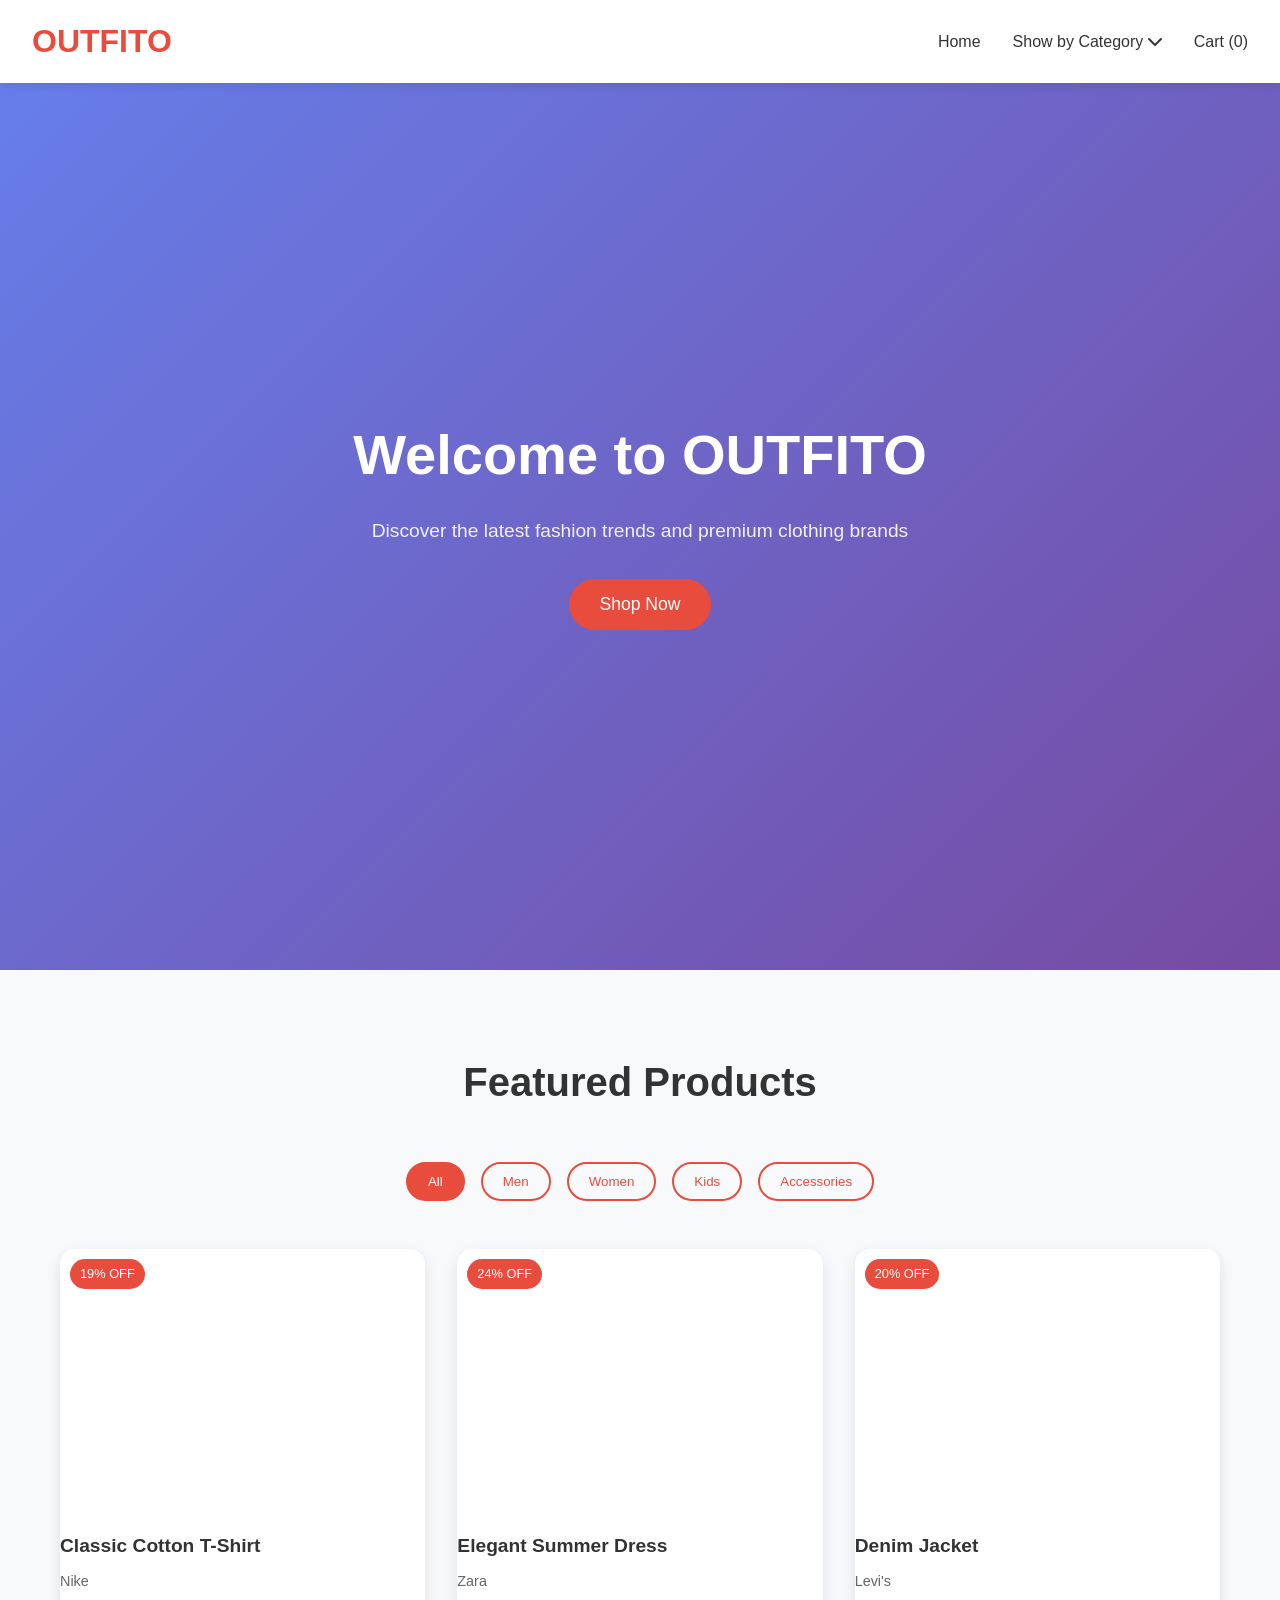
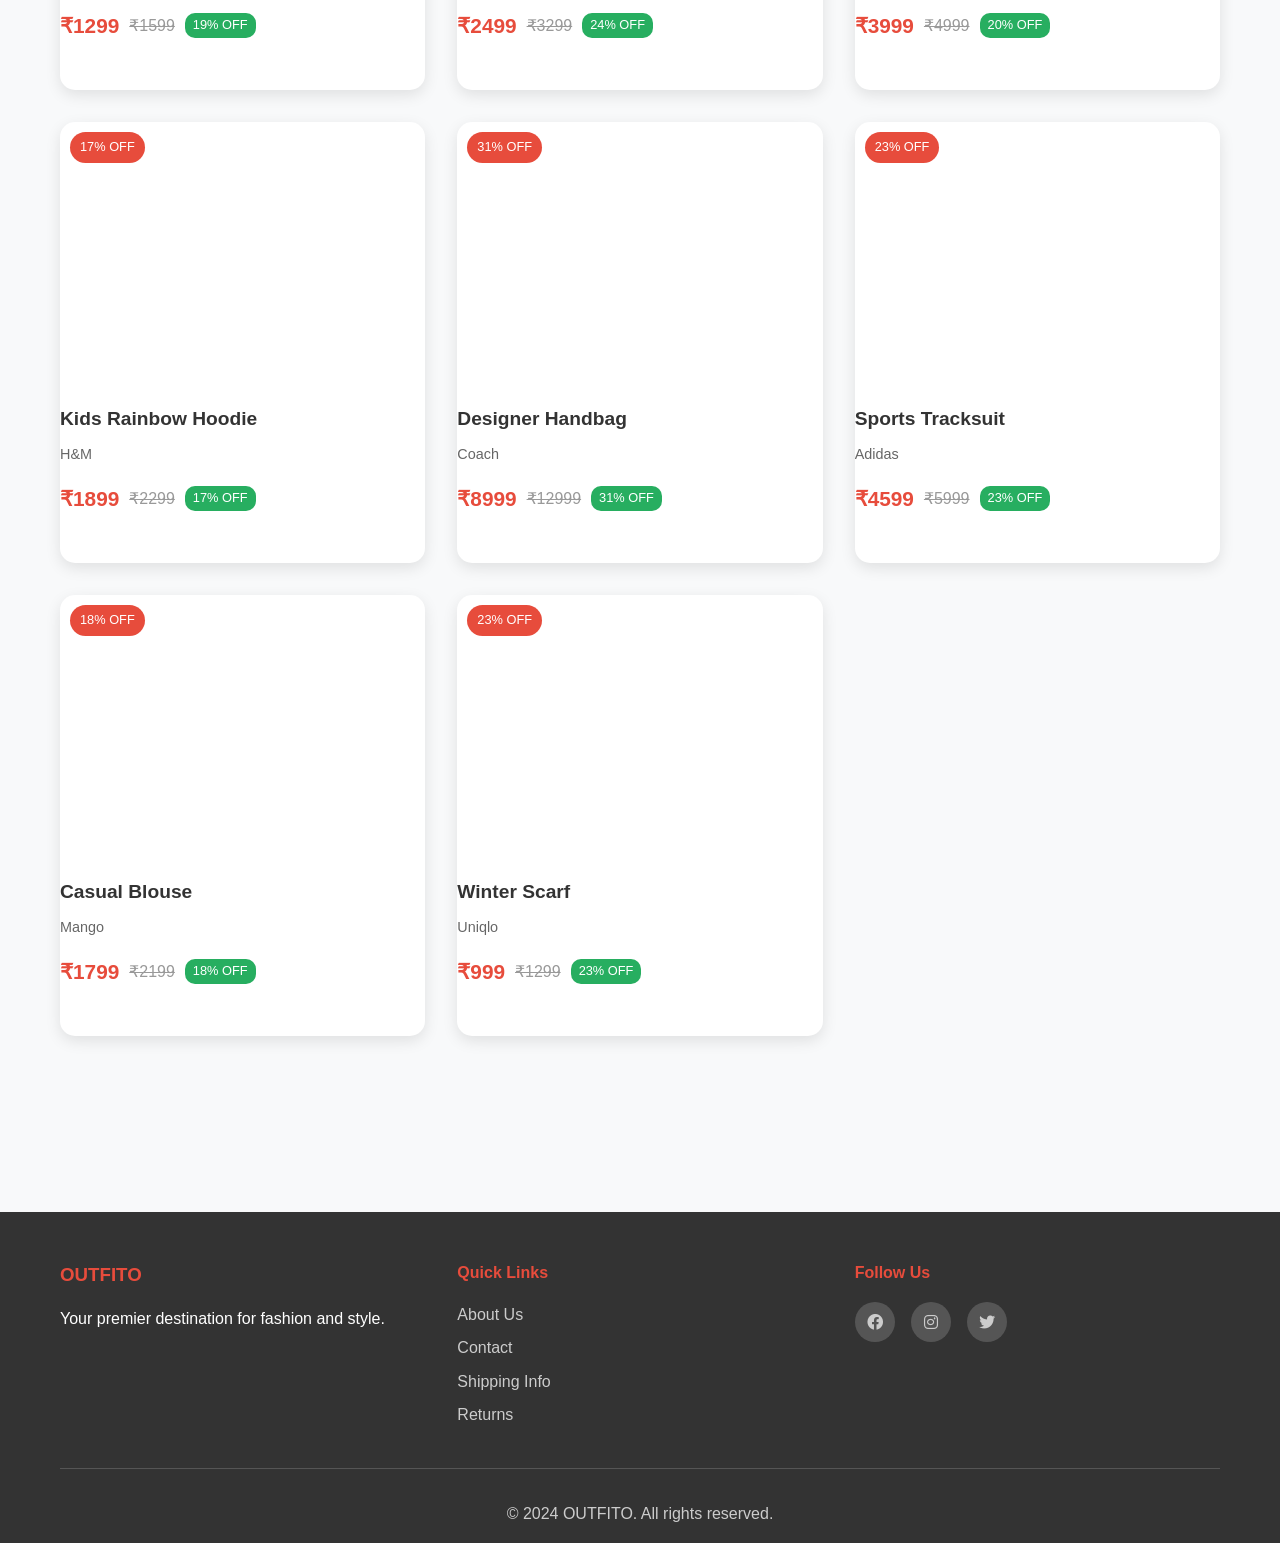
==== index.html @ f3b20d20 "Create complete e-commerce clothing website with product catalog and checkout Co-authored-by: maimun" ====
<!DOCTYPE html>
<html lang="en">
<head>
    <meta charset="UTF-8">
    <meta name="viewport" content="width=device-width, initial-scale=1.0">
    <title>OUTFITO - Premium Clothing Store</title>
    <link rel="stylesheet" href="styles.css">
    <link href="https://cdnjs.cloudflare.com/ajax/libs/font-awesome/6.0.0/css/all.min.css" rel="stylesheet">
</head>
<body>
    <header>
        <nav class="navbar">
            <div class="nav-container">
                <div class="logo">
                    <h1>OUTFITO</h1>
                </div>
                <ul class="nav-menu">
                    <li><a href="index.html">Home</a></li>
                    <li class="dropdown">
                        <a href="#" class="dropdown-toggle">Show by Category <i class="fas fa-chevron-down"></i></a>
                        <ul class="dropdown-menu">
                            <li><a href="#" onclick="filterCategory('men')">Men's Wear</a></li>
                            <li><a href="#" onclick="filterCategory('women')">Women's Wear</a></li>
                            <li><a href="#" onclick="filterCategory('kids')">Kids Wear</a></li>
                            <li><a href="#" onclick="filterCategory('accessories')">Accessories</a></li>
                            <li><a href="#" onclick="filterCategory('all')">All Products</a></li>
                        </ul>
                    </li>
                    <li><a href="#" onclick="openCart()">Cart (<span id="cart-count">0</span>)</a></li>
                </ul>
                <div class="hamburger">
                    <span></span>
                    <span></span>
                    <span></span>
                </div>
            </div>
        </nav>
    </header>

    <main>
        <section class="hero">
            <div class="hero-content">
                <h2>Welcome to OUTFITO</h2>
                <p>Discover the latest fashion trends and premium clothing brands</p>
                <button class="cta-button" onclick="scrollToProducts()">Shop Now</button>
            </div>
        </section>

        <section class="products-section" id="products">
            <div class="container">
                <h2>Featured Products</h2>
                <div class="filter-buttons">
                    <button class="filter-btn active" onclick="filterCategory('all')">All</button>
                    <button class="filter-btn" onclick="filterCategory('men')">Men</button>
                    <button class="filter-btn" onclick="filterCategory('women')">Women</button>
                    <button class="filter-btn" onclick="filterCategory('kids')">Kids</button>
                    <button class="filter-btn" onclick="filterCategory('accessories')">Accessories</button>
                </div>
                <div class="products-grid" id="products-grid">
                    <!-- Products will be dynamically loaded here -->
                </div>
            </div>
        </section>
    </main>

    <!-- Cart Modal -->
    <div id="cart-modal" class="modal">
        <div class="modal-content">
            <div class="modal-header">
                <h2>Shopping Cart</h2>
                <span class="close" onclick="closeCart()">&times;</span>
            </div>
            <div class="modal-body">
                <div id="cart-items"></div>
                <div class="cart-total">
                    <h3>Total: ₹<span id="cart-total">0</span></h3>
                </div>
                <div class="cart-actions">
                    <button class="btn btn-secondary" onclick="closeCart()">Continue Shopping</button>
                    <button class="btn btn-primary" onclick="proceedToCheckout()" id="checkout-btn">Proceed to Checkout</button>
                </div>
            </div>
        </div>
    </div>

    <footer>
        <div class="container">
            <div class="footer-content">
                <div class="footer-section">
                    <h3>OUTFITO</h3>
                    <p>Your premier destination for fashion and style.</p>
                </div>
                <div class="footer-section">
                    <h4>Quick Links</h4>
                    <ul>
                        <li><a href="#">About Us</a></li>
                        <li><a href="#">Contact</a></li>
                        <li><a href="#">Shipping Info</a></li>
                        <li><a href="#">Returns</a></li>
                    </ul>
                </div>
                <div class="footer-section">
                    <h4>Follow Us</h4>
                    <div class="social-links">
                        <a href="#"><i class="fab fa-facebook"></i></a>
                        <a href="#"><i class="fab fa-instagram"></i></a>
                        <a href="#"><i class="fab fa-twitter"></i></a>
                    </div>
                </div>
            </div>
            <div class="footer-bottom">
                <p>&copy; 2024 OUTFITO. All rights reserved.</p>
            </div>
        </div>
    </footer>

    <script src="script.js"></script>
</body>
</html>
---- styles.css ----
/* Reset and Base Styles */
* {
    margin: 0;
    padding: 0;
    box-sizing: border-box;
}

body {
    font-family: 'Arial', sans-serif;
    line-height: 1.6;
    color: #333;
    background-color: #f8f9fa;
}

.container {
    max-width: 1200px;
    margin: 0 auto;
    padding: 0 20px;
}

/* Header and Navigation */
.navbar {
    background: #fff;
    box-shadow: 0 2px 10px rgba(0,0,0,0.1);
    position: fixed;
    top: 0;
    width: 100%;
    z-index: 1000;
}

.nav-container {
    display: flex;
    justify-content: space-between;
    align-items: center;
    padding: 1rem 2rem;
}

.logo h1 {
    color: #e74c3c;
    font-size: 2rem;
    font-weight: bold;
}

.nav-menu {
    display: flex;
    list-style: none;
    align-items: center;
    gap: 2rem;
}

.nav-menu a {
    text-decoration: none;
    color: #333;
    font-weight: 500;
    transition: color 0.3s;
}

.nav-menu a:hover {
    color: #e74c3c;
}

.dropdown {
    position: relative;
}

.dropdown-menu {
    position: absolute;
    top: 100%;
    left: 0;
    background: #fff;
    min-width: 200px;
    box-shadow: 0 5px 15px rgba(0,0,0,0.1);
    border-radius: 5px;
    opacity: 0;
    visibility: hidden;
    transform: translateY(-10px);
    transition: all 0.3s;
    list-style: none;
    padding: 0;
}

.dropdown:hover .dropdown-menu {
    opacity: 1;
    visibility: visible;
    transform: translateY(0);
}

.dropdown-menu li {
    padding: 0;
}

.dropdown-menu a {
    display: block;
    padding: 12px 20px;
    border-bottom: 1px solid #eee;
}

.dropdown-menu a:hover {
    background: #f8f9fa;
}

.hamburger {
    display: none;
    flex-direction: column;
    cursor: pointer;
}

.hamburger span {
    width: 25px;
    height: 3px;
    background: #333;
    margin: 3px 0;
    transition: 0.3s;
}

/* Hero Section */
.hero {
    background: linear-gradient(135deg, #667eea 0%, #764ba2 100%);
    height: 100vh;
    display: flex;
    align-items: center;
    justify-content: center;
    text-align: center;
    color: white;
    margin-top: 70px;
}

.hero-content h2 {
    font-size: 3.5rem;
    margin-bottom: 1rem;
    font-weight: bold;
}

.hero-content p {
    font-size: 1.2rem;
    margin-bottom: 2rem;
    opacity: 0.9;
}

.cta-button {
    background: #e74c3c;
    color: white;
    padding: 15px 30px;
    border: none;
    border-radius: 50px;
    font-size: 1.1rem;
    cursor: pointer;
    transition: all 0.3s;
}

.cta-button:hover {
    background: #c0392b;
    transform: translateY(-2px);
}

/* Products Section */
.products-section {
    padding: 80px 0;
}

.products-section h2 {
    text-align: center;
    font-size: 2.5rem;
    margin-bottom: 3rem;
    color: #333;
}

.filter-buttons {
    display: flex;
    justify-content: center;
    gap: 1rem;
    margin-bottom: 3rem;
    flex-wrap: wrap;
}

.filter-btn {
    padding: 10px 20px;
    border: 2px solid #e74c3c;
    background: transparent;
    color: #e74c3c;
    border-radius: 25px;
    cursor: pointer;
    transition: all 0.3s;
}

.filter-btn.active,
.filter-btn:hover {
    background: #e74c3c;
    color: white;
}

.products-grid {
    display: grid;
    grid-template-columns: repeat(auto-fit, minmax(280px, 1fr));
    gap: 2rem;
    margin-bottom: 2rem;
}

.product-card {
    background: white;
    border-radius: 15px;
    overflow: hidden;
    box-shadow: 0 5px 15px rgba(0,0,0,0.1);
    transition: transform 0.3s, box-shadow 0.3s;
    cursor: pointer;
}

.product-card:hover {
    transform: translateY(-5px);
    box-shadow: 0 15px 30px rgba(0,0,0,0.15);
}

.product-image {
    width: 100%;
    height: 250px;
    background-size: cover;
    background-position: center;
    position: relative;
}

.product-badge {
    position: absolute;
    top: 10px;
    left: 10px;
    background: #e74c3c;
    color: white;
    padding: 5px 10px;
    border-radius: 20px;
    font-size: 0.8rem;
}

.product-info {
    padding: 1.5rem;
}

.product-info h3 {
    font-size: 1.2rem;
    margin-bottom: 0.5rem;
    color: #333;
}

.product-brand {
    color: #666;
    font-size: 0.9rem;
    margin-bottom: 1rem;
}

.product-price {
    display: flex;
    align-items: center;
    gap: 10px;
    margin-bottom: 1rem;
}

.current-price {
    font-size: 1.3rem;
    font-weight: bold;
    color: #e74c3c;
}

.original-price {
    text-decoration: line-through;
    color: #999;
}

.discount {
    background: #27ae60;
    color: white;
    padding: 2px 8px;
    border-radius: 10px;
    font-size: 0.8rem;
}

/* Product Detail Page */
.breadcrumb {
    margin: 100px 0 30px 0;
    font-size: 0.9rem;
}

.breadcrumb a {
    color: #e74c3c;
    text-decoration: none;
}

.product-detail {
    display: grid;
    grid-template-columns: 1fr 1fr;
    gap: 3rem;
    margin-bottom: 3rem;
}

.product-images {
    display: flex;
    flex-direction: column;
    gap: 1rem;
}

.main-image {
    border-radius: 15px;
    overflow: hidden;
    box-shadow: 0 10px 30px rgba(0,0,0,0.1);
}

.main-image img {
    width: 100%;
    height: 500px;
    object-fit: cover;
}

.thumbnail-images {
    display: flex;
    gap: 10px;
}

.thumbnail {
    width: 80px;
    height: 80px;
    border-radius: 10px;
    overflow: hidden;
    cursor: pointer;
    border: 2px solid transparent;
    transition: all 0.3s;
}

.thumbnail.active {
    border-color: #e74c3c;
}

.thumbnail img {
    width: 100%;
    height: 100%;
    object-fit: cover;
}

.product-info {
    padding: 2rem 0;
}

.product-info h1 {
    font-size: 2.5rem;
    margin-bottom: 1rem;
    color: #333;
}

.brand {
    font-size: 1.1rem;
    color: #666;
    margin-bottom: 2rem;
}

.price {
    margin-bottom: 2rem;
}

.price .current-price {
    font-size: 2rem;
    color: #e74c3c;
    font-weight: bold;
}

.price .original-price {
    font-size: 1.5rem;
    color: #999;
    text-decoration: line-through;
    margin-left: 1rem;
}

.price .discount {
    background: #27ae60;
    color: white;
    padding: 5px 15px;
    border-radius: 20px;
    margin-left: 1rem;
}

.product-description {
    margin-bottom: 2rem;
    padding-bottom: 2rem;
    border-bottom: 1px solid #eee;
}

.product-description h3 {
    margin-bottom: 1rem;
    color: #333;
}

.product-options {
    margin-bottom: 2rem;
}

.product-options h3 {
    margin-bottom: 1rem;
    color: #333;
}

.color-options {
    display: flex;
    gap: 10px;
    margin-bottom: 2rem;
}

.color-option {
    width: 40px;
    height: 40px;
    border-radius: 50%;
    border: 3px solid transparent;
    cursor: pointer;
    transition: all 0.3s;
}

.color-option.selected {
    border-color: #333;
    transform: scale(1.1);
}

.size-options {
    display: flex;
    gap: 10px;
    margin-bottom: 2rem;
    flex-wrap: wrap;
}

.size-option {
    padding: 10px 15px;
    border: 2px solid #ddd;
    background: white;
    border-radius: 5px;
    cursor: pointer;
    transition: all 0.3s;
    min-width: 50px;
    text-align: center;
}

.size-option.selected {
    border-color: #e74c3c;
    background: #e74c3c;
    color: white;
}

.quantity-controls {
    display: flex;
    align-items: center;
    gap: 10px;
    margin-bottom: 2rem;
}

.quantity-controls button {
    width: 40px;
    height: 40px;
    border: 1px solid #ddd;
    background: white;
    cursor: pointer;
    border-radius: 5px;
    font-size: 1.2rem;
}

.quantity-controls input {
    width: 60px;
    height: 40px;
    text-align: center;
    border: 1px solid #ddd;
    border-radius: 5px;
}

.product-actions {
    display: flex;
    gap: 1rem;
    margin-bottom: 2rem;
}

.btn {
    padding: 15px 30px;
    border: none;
    border-radius: 8px;
    font-size: 1rem;
    cursor: pointer;
    transition: all 0.3s;
    display: inline-flex;
    align-items: center;
    gap: 10px;
    text-decoration: none;
    justify-content: center;
}

.btn-primary {
    background: #e74c3c;
    color: white;
}

.btn-primary:hover {
    background: #c0392b;
    transform: translateY(-2px);
}

.btn-secondary {
    background: transparent;
    color: #e74c3c;
    border: 2px solid #e74c3c;
}

.btn-secondary:hover {
    background: #e74c3c;
    color: white;
}

.product-features {
    display: flex;
    gap: 2rem;
    margin-top: 2rem;
    padding-top: 2rem;
    border-top: 1px solid #eee;
}

.feature {
    display: flex;
    align-items: center;
    gap: 10px;
    color: #666;
}

.feature i {
    color: #27ae60;
    font-size: 1.2rem;
}

/* Modal Styles */
.modal {
    display: none;
    position: fixed;
    z-index: 2000;
    left: 0;
    top: 0;
    width: 100%;
    height: 100%;
    background-color: rgba(0,0,0,0.5);
}

.modal-content {
    background-color: white;
    margin: 5% auto;
    padding: 0;
    border-radius: 15px;
    width: 80%;
    max-width: 600px;
    max-height: 80vh;
    overflow-y: auto;
}

.modal-header {
    display: flex;
    justify-content: space-between;
    align-items: center;
    padding: 2rem;
    border-bottom: 1px solid #eee;
}

.modal-header h2 {
    color: #333;
}

.close {
    color: #aaa;
    float: right;
    font-size: 28px;
    font-weight: bold;
    cursor: pointer;
}

.close:hover {
    color: #e74c3c;
}

.modal-body {
    padding: 2rem;
}

.cart-item {
    display: flex;
    align-items: center;
    gap: 1rem;
    padding: 1rem 0;
    border-bottom: 1px solid #eee;
}

.cart-item img {
    width: 80px;
    height: 80px;
    object-fit: cover;
    border-radius: 8px;
}

.cart-item-info {
    flex: 1;
}

.cart-item-info h4 {
    margin-bottom: 0.5rem;
    color: #333;
}

.cart-item-meta {
    font-size: 0.9rem;
    color: #666;
    margin-bottom: 0.5rem;
}

.cart-item-price {
    font-weight: bold;
    color: #e74c3c;
}

.cart-item-controls {
    display: flex;
    align-items: center;
    gap: 10px;
}

.cart-item-controls button {
    width: 30px;
    height: 30px;
    border: 1px solid #ddd;
    background: white;
    cursor: pointer;
    border-radius: 3px;
}

.cart-item-controls input {
    width: 50px;
    height: 30px;
    text-align: center;
    border: 1px solid #ddd;
    border-radius: 3px;
}

.remove-item {
    color: #e74c3c;
    cursor: pointer;
    font-size: 1.2rem;
}

.cart-total {
    text-align: center;
    margin: 2rem 0;
    padding: 1rem;
    background: #f8f9fa;
    border-radius: 8px;
}

.cart-actions {
    display: flex;
    gap: 1rem;
    justify-content: center;
}

/* Checkout Styles */
.checkout-container {
    margin-top: 100px;
    margin-bottom: 3rem;
}

.checkout-header {
    text-align: center;
    margin-bottom: 3rem;
}

.checkout-header h1 {
    font-size: 2.5rem;
    color: #333;
    margin-bottom: 2rem;
}

.checkout-steps {
    display: flex;
    justify-content: center;
    gap: 2rem;
    margin-bottom: 2rem;
}

.step {
    display: flex;
    align-items: center;
    gap: 10px;
    padding: 10px 20px;
    border-radius: 25px;
    background: #f8f9fa;
    transition: all 0.3s;
}

.step.active {
    background: #e74c3c;
    color: white;
}

.step-number {
    width: 30px;
    height: 30px;
    background: white;
    color: #333;
    border-radius: 50%;
    display: flex;
    align-items: center;
    justify-content: center;
    font-weight: bold;
}

.step.active .step-number {
    background: #333;
    color: white;
}

.checkout-content {
    display: grid;
    grid-template-columns: 2fr 1fr;
    gap: 3rem;
}

.checkout-section {
    background: white;
    padding: 2rem;
    border-radius: 15px;
    box-shadow: 0 5px 15px rgba(0,0,0,0.1);
}

.hidden {
    display: none !important;
}

.form-row {
    display: grid;
    grid-template-columns: repeat(auto-fit, minmax(200px, 1fr));
    gap: 1rem;
}

.form-group {
    margin-bottom: 1.5rem;
}

.form-group label {
    display: block;
    margin-bottom: 0.5rem;
    font-weight: 500;
    color: #333;
}

.form-group input,
.form-group select {
    width: 100%;
    padding: 12px;
    border: 2px solid #ddd;
    border-radius: 8px;
    font-size: 1rem;
    transition: border-color 0.3s;
}

.form-group input:focus,
.form-group select:focus {
    outline: none;
    border-color: #e74c3c;
}

.payment-methods {
    margin-bottom: 2rem;
}

.payment-option {
    margin-bottom: 1rem;
}

.payment-option input[type="radio"] {
    display: none;
}

.payment-label {
    display: flex;
    align-items: center;
    gap: 1rem;
    padding: 1rem;
    border: 2px solid #ddd;
    border-radius: 8px;
    cursor: pointer;
    transition: all 0.3s;
}

.payment-option input[type="radio"]:checked + .payment-label {
    border-color: #e74c3c;
    background: #fef5f5;
}

.payment-label i {
    font-size: 1.5rem;
    color: #e74c3c;
    width: 30px;
}

.payment-label strong {
    color: #333;
    margin-bottom: 0.5rem;
    display: block;
}

.payment-label p {
    color: #666;
    font-size: 0.9rem;
    margin: 0;
}

.payment-details {
    margin-top: 1rem;
    padding: 1rem;
    background: #f8f9fa;
    border-radius: 8px;
}

.payment-actions {
    display: flex;
    gap: 1rem;
    justify-content: space-between;
    margin-top: 2rem;
}

.order-success {
    text-align: center;
    padding: 3rem 1rem;
}

.order-success i {
    font-size: 4rem;
    color: #27ae60;
    margin-bottom: 2rem;
}

.order-success h2 {
    color: #333;
    margin-bottom: 1rem;
}

.order-success p {
    color: #666;
    margin-bottom: 1rem;
}

.order-summary {
    background: white;
    padding: 2rem;
    border-radius: 15px;
    box-shadow: 0 5px 15px rgba(0,0,0,0.1);
    height: fit-content;
}

.order-summary h3 {
    margin-bottom: 1.5rem;
    color: #333;
    text-align: center;
}

.checkout-item {
    display: flex;
    gap: 1rem;
    margin-bottom: 1rem;
    padding-bottom: 1rem;
    border-bottom: 1px solid #eee;
}

.checkout-item img {
    width: 60px;
    height: 60px;
    object-fit: cover;
    border-radius: 8px;
}

.checkout-item-info h5 {
    margin-bottom: 0.5rem;
    color: #333;
}

.checkout-item-meta {
    font-size: 0.8rem;
    color: #666;
}

.summary-row {
    display: flex;
    justify-content: space-between;
    margin-bottom: 1rem;
    padding: 0.5rem 0;
}

.summary-row.total {
    font-weight: bold;
    font-size: 1.2rem;
    border-top: 2px solid #e74c3c;
    padding-top: 1rem;
    margin-top: 1rem;
    color: #e74c3c;
}

/* Footer */
footer {
    background: #333;
    color: white;
    padding: 3rem 0 1rem;
    margin-top: 4rem;
}

.footer-content {
    display: grid;
    grid-template-columns: repeat(auto-fit, minmax(250px, 1fr));
    gap: 2rem;
    margin-bottom: 2rem;
}

.footer-section h3,
.footer-section h4 {
    margin-bottom: 1rem;
    color: #e74c3c;
}

.footer-section ul {
    list-style: none;
}

.footer-section ul li {
    margin-bottom: 0.5rem;
}

.footer-section a {
    color: #ccc;
    text-decoration: none;
    transition: color 0.3s;
}

.footer-section a:hover {
    color: #e74c3c;
}

.social-links {
    display: flex;
    gap: 1rem;
}

.social-links a {
    width: 40px;
    height: 40px;
    background: #555;
    border-radius: 50%;
    display: flex;
    align-items: center;
    justify-content: center;
    transition: background 0.3s;
}

.social-links a:hover {
    background: #e74c3c;
}

.footer-bottom {
    text-align: center;
    padding-top: 2rem;
    border-top: 1px solid #555;
    color: #ccc;
}

/* Responsive Design */
@media (max-width: 768px) {
    .nav-menu {
        position: fixed;
        left: -100%;
        top: 70px;
        flex-direction: column;
        background-color: white;
        width: 100%;
        text-align: center;
        transition: 0.3s;
        box-shadow: 0 10px 27px rgba(0,0,0,0.05);
        padding: 2rem 0;
        gap: 1rem;
    }

    .nav-menu.active {
        left: 0;
    }

    .hamburger {
        display: flex;
    }

    .hero-content h2 {
        font-size: 2.5rem;
    }

    .product-detail {
        grid-template-columns: 1fr;
        gap: 2rem;
    }

    .checkout-content {
        grid-template-columns: 1fr;
    }

    .checkout-steps {
        flex-direction: column;
        align-items: center;
    }

    .payment-actions {
        flex-direction: column;
    }

    .cart-actions {
        flex-direction: column;
    }

    .products-grid {
        grid-template-columns: repeat(auto-fit, minmax(250px, 1fr));
        gap: 1rem;
    }

    .filter-buttons {
        justify-content: center;
    }

    .product-actions {
        flex-direction: column;
    }

    .product-features {
        flex-direction: column;
        gap: 1rem;
    }

    .modal-content {
        width: 95%;
        margin: 10% auto;
    }
}

@media (max-width: 480px) {
    .container {
        padding: 0 10px;
    }

    .hero-content h2 {
        font-size: 2rem;
    }

    .hero-content p {
        font-size: 1rem;
    }

    .product-info h1 {
        font-size: 2rem;
    }

    .checkout-section {
        padding: 1rem;
    }

    .order-summary {
        padding: 1rem;
    }
}

/* Loading and Animation States */
.loading {
    display: flex;
    justify-content: center;
    align-items: center;
    height: 200px;
}

.spinner {
    width: 40px;
    height: 40px;
    border: 4px solid #f3f3f3;
    border-top: 4px solid #e74c3c;
    border-radius: 50%;
    animation: spin 1s linear infinite;
}

@keyframes spin {
    0% { transform: rotate(0deg); }
    100% { transform: rotate(360deg); }
}

.fade-in {
    animation: fadeIn 0.5s ease-in;
}

@keyframes fadeIn {
    from { opacity: 0; transform: translateY(20px); }
    to { opacity: 1; transform: translateY(0); }
}

/* Empty States */
.empty-cart {
    text-align: center;
    padding: 3rem 1rem;
    color: #666;
}

.empty-cart i {
    font-size: 4rem;
    color: #ddd;
    margin-bottom: 1rem;
}

.empty-products {
    text-align: center;
    padding: 3rem 1rem;
    grid-column: 1 / -1;
    color: #666;
}

/* Success Messages */
.success-message {
    background: #d4edda;
    color: #155724;
    padding: 1rem;
    border-radius: 8px;
    margin-bottom: 1rem;
    border: 1px solid #c3e6cb;
}

.error-message {
    background: #f8d7da;
    color: #721c24;
    padding: 1rem;
    border-radius: 8px;
    margin-bottom: 1rem;
    border: 1px solid #f5c6cb;
}
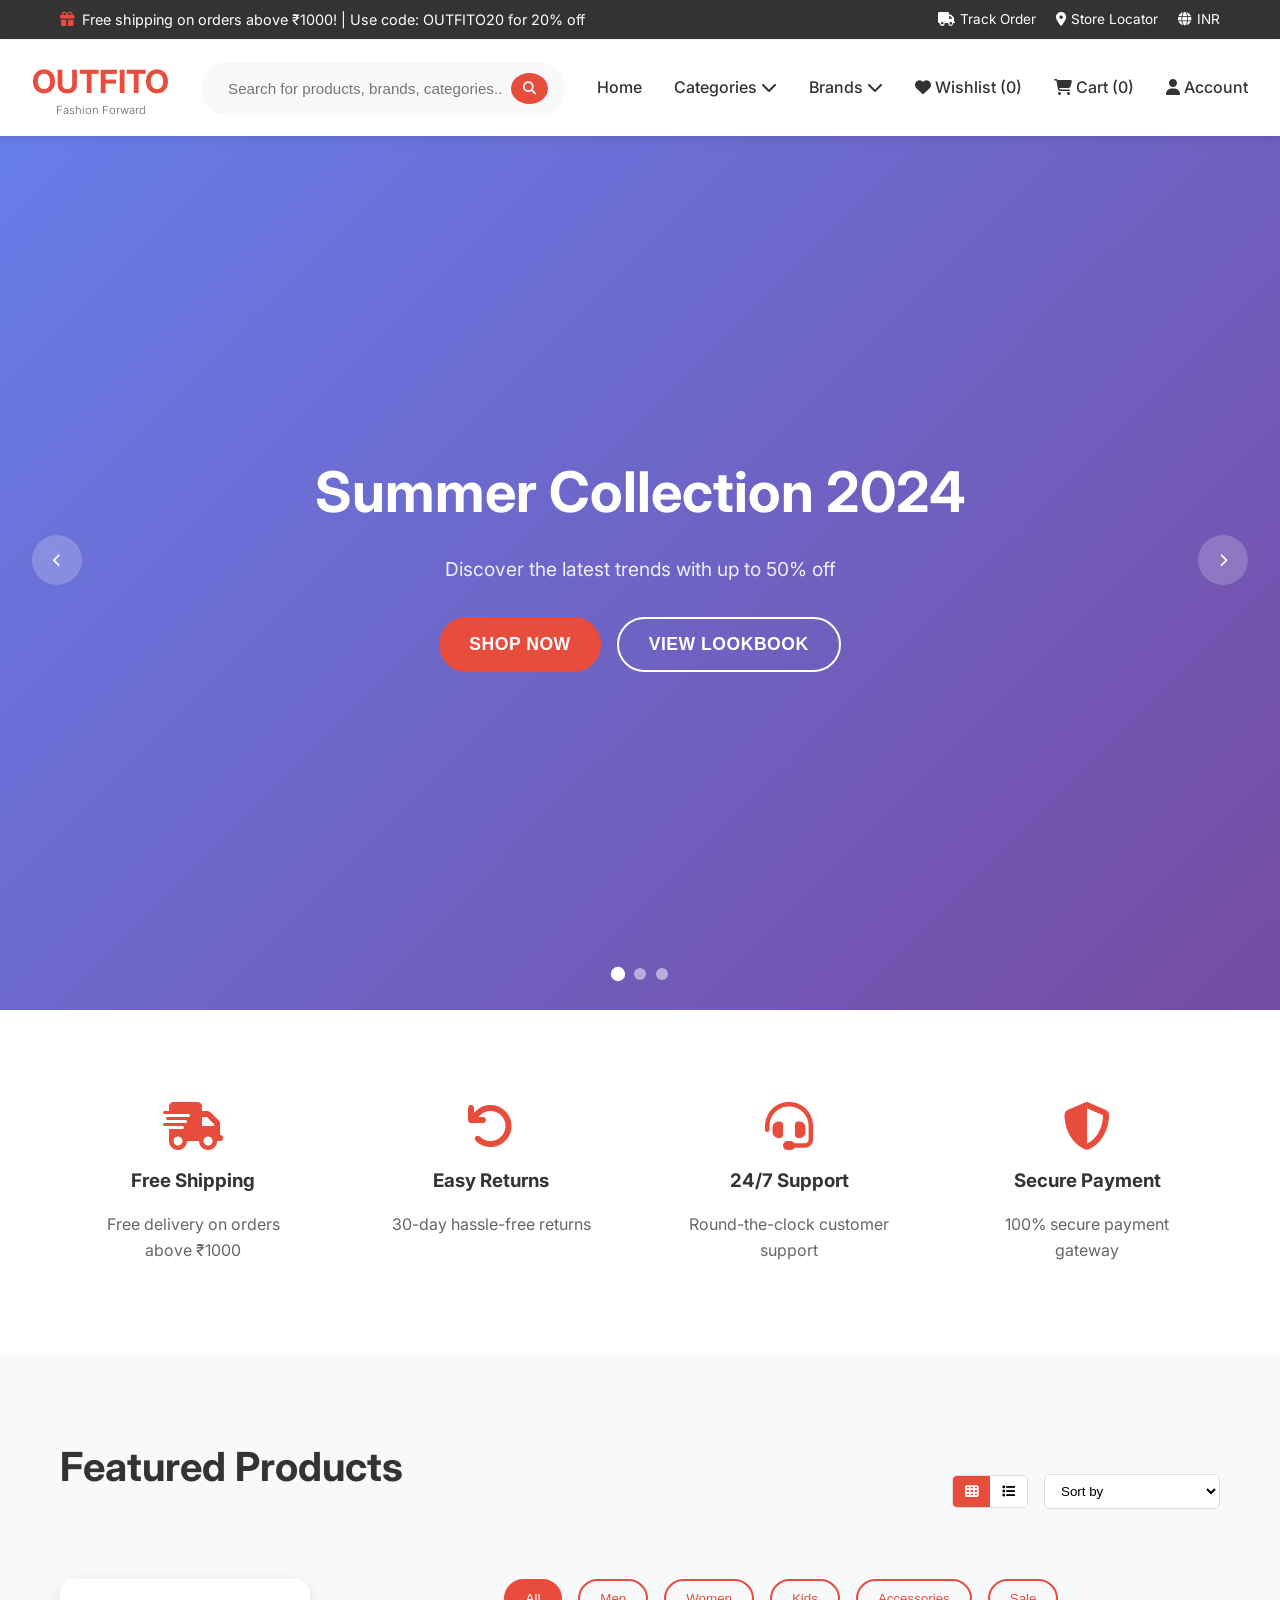
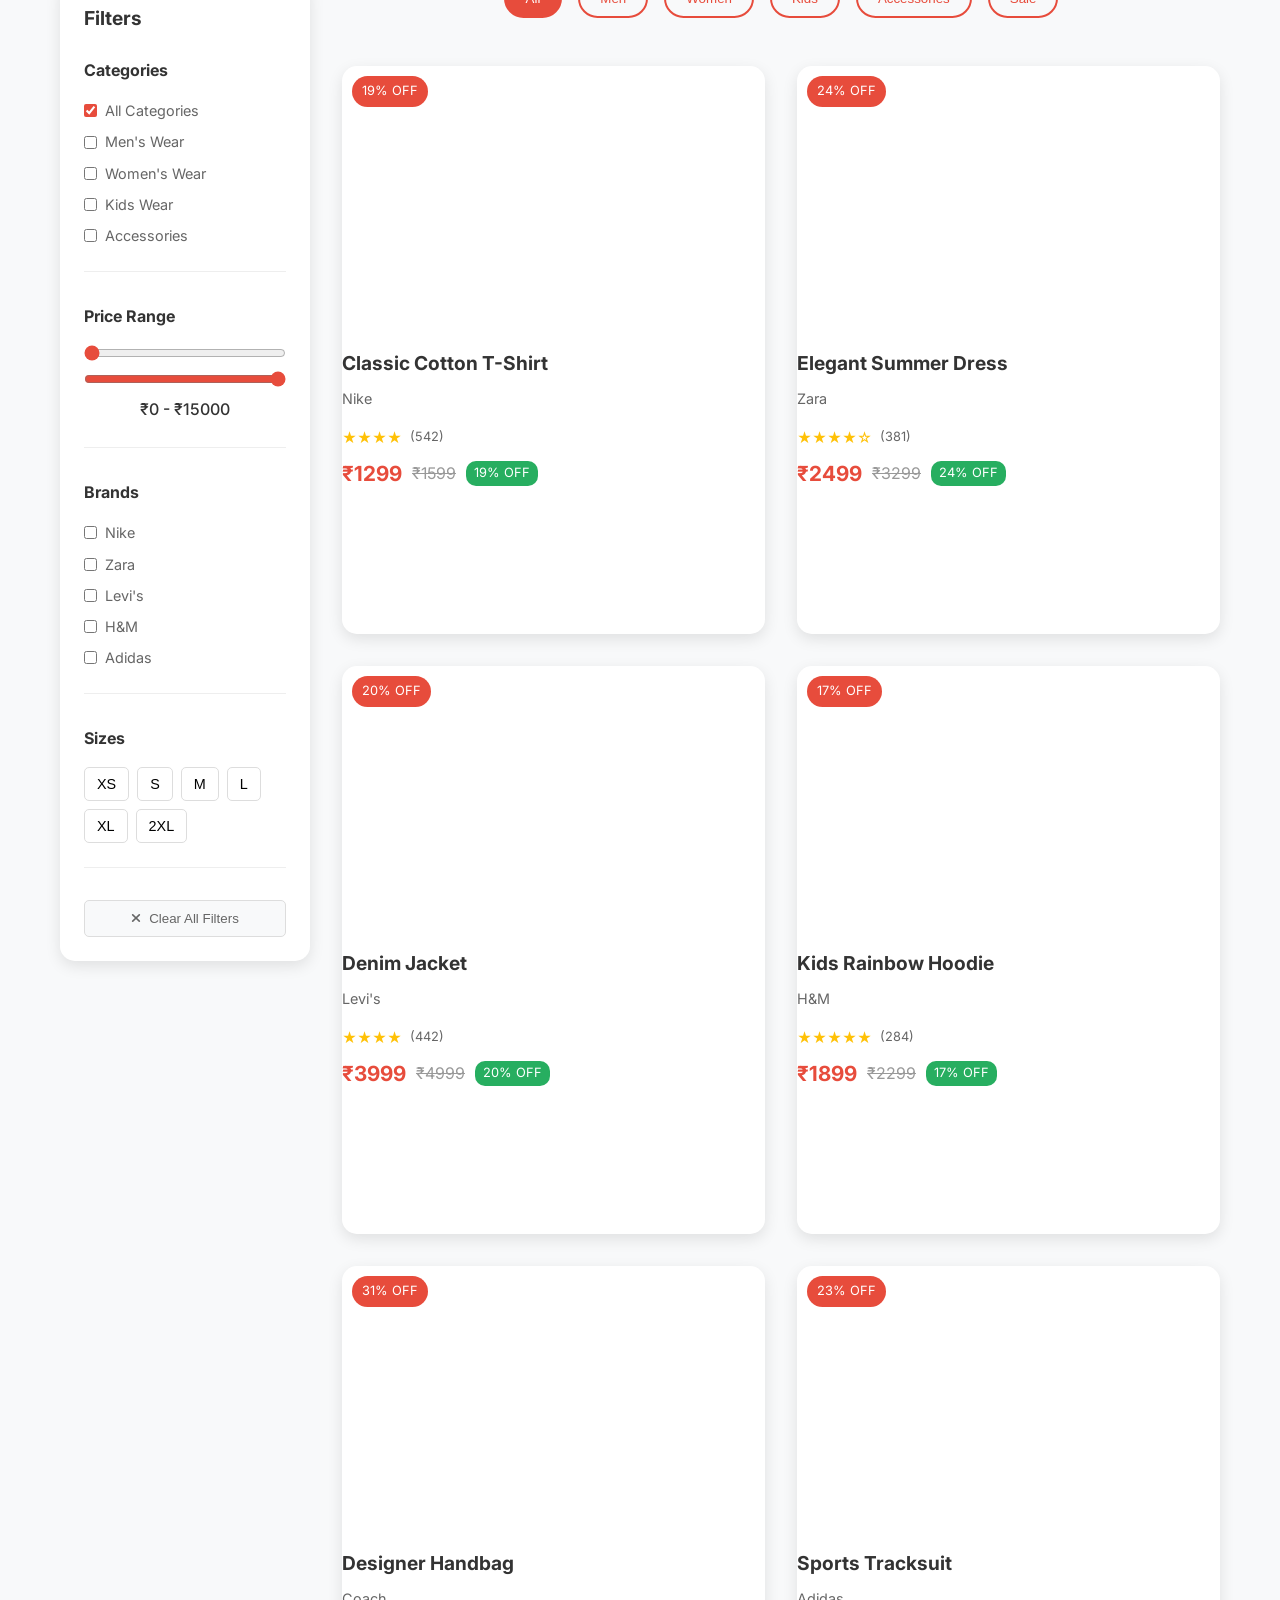
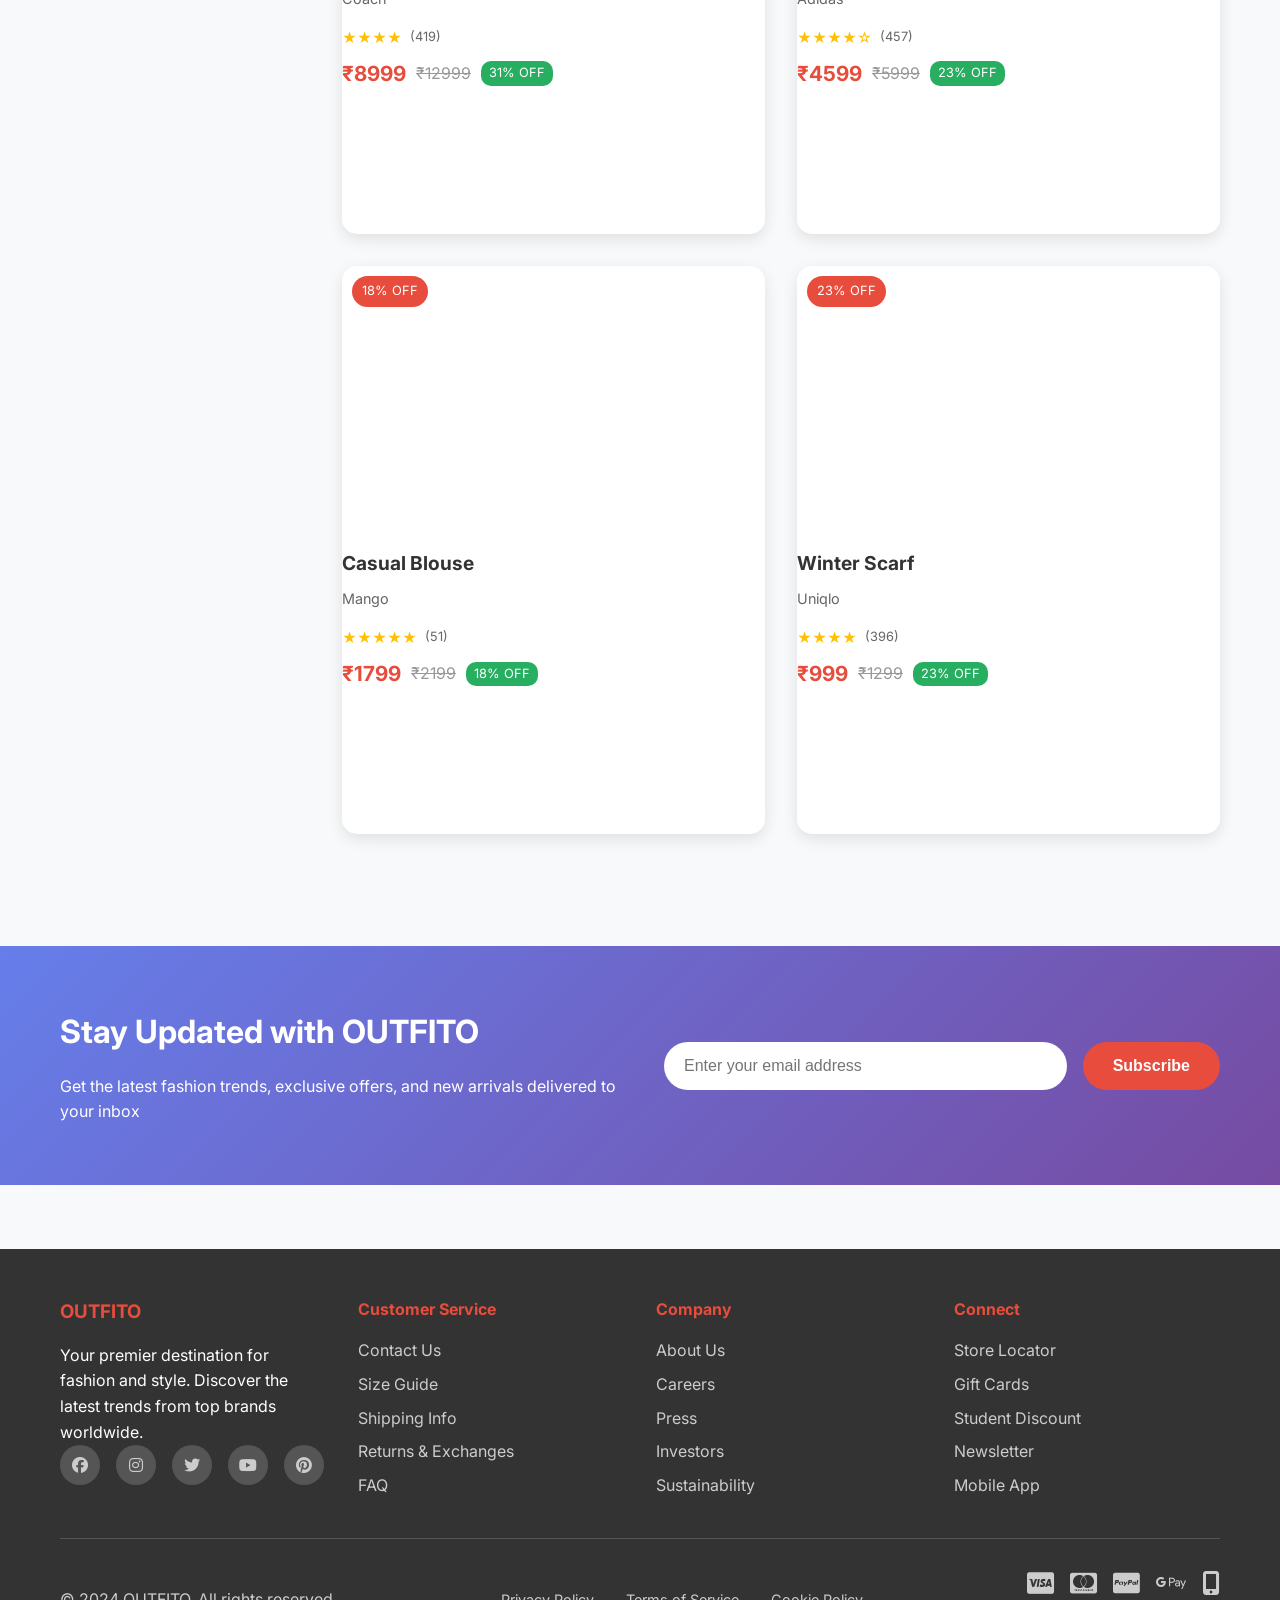
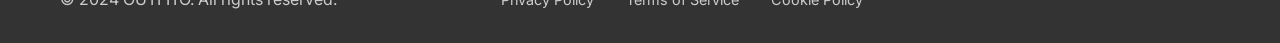
==== commit 4cb4531b: "Enhance OUTFITO with advanced features, UI improvements, and interactive design Co-authored-by: maim" ====
--- a/index.html
+++ b/index.html
@@ -5,28 +5,83 @@
     <meta name="viewport" content="width=device-width, initial-scale=1.0">
     <title>OUTFITO - Premium Clothing Store</title>
     <link rel="stylesheet" href="styles.css">
-    <link href="https://cdnjs.cloudflare.com/ajax/libs/font-awesome/6.0.0/css/all.min.css" rel="stylesheet">
+    <link href="https://cdnjs.cloudflare.com/ajax/libs/font-awesome/6.4.0/css/all.min.css" rel="stylesheet">
+    <link href="https://fonts.googleapis.com/css2?family=Inter:wght@300;400;500;600;700&display=swap" rel="stylesheet">
 </head>
 <body>
+    <!-- Top Bar -->
+    <div class="top-bar">
+        <div class="container">
+            <div class="top-bar-content">
+                <div class="announcements">
+                    <i class="fas fa-gift"></i>
+                    <span>Free shipping on orders above ₹1000! | Use code: OUTFITO20 for 20% off</span>
+                </div>
+                <div class="top-bar-links">
+                    <a href="#" onclick="openTrackOrder()"><i class="fas fa-truck"></i> Track Order</a>
+                    <a href="#" onclick="openStoreLocator()"><i class="fas fa-map-marker-alt"></i> Store Locator</a>
+                    <a href="#" onclick="toggleCurrency()"><i class="fas fa-globe"></i> INR</a>
+                </div>
+            </div>
+        </div>
+    </div>
+
     <header>
         <nav class="navbar">
             <div class="nav-container">
                 <div class="logo">
                     <h1>OUTFITO</h1>
-                </div>
+                    <span class="logo-tagline">Fashion Forward</span>
+                </div>
+                
+                <!-- Search Bar -->
+                <div class="search-container">
+                    <div class="search-box">
+                        <input type="text" id="search-input" placeholder="Search for products, brands, categories...">
+                        <button class="search-btn" onclick="performSearch()">
+                            <i class="fas fa-search"></i>
+                        </button>
+                    </div>
+                    <div class="search-suggestions" id="search-suggestions"></div>
+                </div>
+
                 <ul class="nav-menu">
                     <li><a href="index.html">Home</a></li>
                     <li class="dropdown">
-                        <a href="#" class="dropdown-toggle">Show by Category <i class="fas fa-chevron-down"></i></a>
+                        <a href="#" class="dropdown-toggle">Categories <i class="fas fa-chevron-down"></i></a>
                         <ul class="dropdown-menu">
-                            <li><a href="#" onclick="filterCategory('men')">Men's Wear</a></li>
-                            <li><a href="#" onclick="filterCategory('women')">Women's Wear</a></li>
-                            <li><a href="#" onclick="filterCategory('kids')">Kids Wear</a></li>
-                            <li><a href="#" onclick="filterCategory('accessories')">Accessories</a></li>
-                            <li><a href="#" onclick="filterCategory('all')">All Products</a></li>
+                            <li><a href="#" onclick="filterCategory('men')"><i class="fas fa-male"></i> Men's Wear</a></li>
+                            <li><a href="#" onclick="filterCategory('women')"><i class="fas fa-female"></i> Women's Wear</a></li>
+                            <li><a href="#" onclick="filterCategory('kids')"><i class="fas fa-child"></i> Kids Wear</a></li>
+                            <li><a href="#" onclick="filterCategory('accessories')"><i class="fas fa-crown"></i> Accessories</a></li>
+                            <li><a href="#" onclick="filterCategory('sale')"><i class="fas fa-tags"></i> Sale Items</a></li>
                         </ul>
                     </li>
-                    <li><a href="#" onclick="openCart()">Cart (<span id="cart-count">0</span>)</a></li>
+                    <li class="dropdown">
+                        <a href="#" class="dropdown-toggle">Brands <i class="fas fa-chevron-down"></i></a>
+                        <ul class="dropdown-menu brands-menu">
+                            <li><a href="#" onclick="filterByBrand('Nike')">Nike</a></li>
+                            <li><a href="#" onclick="filterByBrand('Zara')">Zara</a></li>
+                            <li><a href="#" onclick="filterByBrand('Levis')">Levi's</a></li>
+                            <li><a href="#" onclick="filterByBrand('H&M')">H&M</a></li>
+                            <li><a href="#" onclick="filterByBrand('Adidas')">Adidas</a></li>
+                        </ul>
+                    </li>
+                    <li><a href="#" onclick="openWishlist()">
+                        <i class="fas fa-heart"></i> Wishlist (<span id="wishlist-count">0</span>)
+                    </a></li>
+                    <li><a href="#" onclick="openCart()">
+                        <i class="fas fa-shopping-cart"></i> Cart (<span id="cart-count">0</span>)
+                    </a></li>
+                    <li class="dropdown">
+                        <a href="#" class="dropdown-toggle"><i class="fas fa-user"></i> Account</a>
+                        <ul class="dropdown-menu">
+                            <li><a href="#" onclick="openLogin()">Login</a></li>
+                            <li><a href="#" onclick="openRegister()">Register</a></li>
+                            <li><a href="#" onclick="openProfile()">My Profile</a></li>
+                            <li><a href="#" onclick="openOrders()">My Orders</a></li>
+                        </ul>
+                    </li>
                 </ul>
                 <div class="hamburger">
                     <span></span>
@@ -38,48 +93,281 @@
     </header>
 
     <main>
-        <section class="hero">
-            <div class="hero-content">
-                <h2>Welcome to OUTFITO</h2>
-                <p>Discover the latest fashion trends and premium clothing brands</p>
-                <button class="cta-button" onclick="scrollToProducts()">Shop Now</button>
+        <!-- Hero Section with Slider -->
+        <section class="hero-slider">
+            <div class="hero-slide active" style="background: linear-gradient(135deg, #667eea 0%, #764ba2 100%);">
+                <div class="hero-content">
+                    <h2>Summer Collection 2024</h2>
+                    <p>Discover the latest trends with up to 50% off</p>
+                    <div class="hero-buttons">
+                        <button class="cta-button primary" onclick="scrollToProducts()">Shop Now</button>
+                        <button class="cta-button secondary" onclick="openLookbook()">View Lookbook</button>
+                    </div>
+                </div>
+            </div>
+            <div class="hero-slide" style="background: linear-gradient(135deg, #f093fb 0%, #f5576c 100%);">
+                <div class="hero-content">
+                    <h2>New Arrivals</h2>
+                    <p>Fresh styles just in from top brands</p>
+                    <div class="hero-buttons">
+                        <button class="cta-button primary" onclick="filterCategory('new')">Explore New</button>
+                        <button class="cta-button secondary" onclick="openWishlist()">My Wishlist</button>
+                    </div>
+                </div>
+            </div>
+            <div class="hero-slide" style="background: linear-gradient(135deg, #a8edea 0%, #fed6e3 100%);">
+                <div class="hero-content">
+                    <h2>Premium Brands</h2>
+                    <p>Luxury fashion from world-renowned designers</p>
+                    <div class="hero-buttons">
+                        <button class="cta-button primary" onclick="filterCategory('premium')">Shop Premium</button>
+                        <button class="cta-button secondary" onclick="openStoreLocator()">Find Store</button>
+                    </div>
+                </div>
+            </div>
+            <div class="hero-navigation">
+                <button class="hero-nav-btn prev" onclick="changeHeroSlide(-1)">
+                    <i class="fas fa-chevron-left"></i>
+                </button>
+                <button class="hero-nav-btn next" onclick="changeHeroSlide(1)">
+                    <i class="fas fa-chevron-right"></i>
+                </button>
+            </div>
+            <div class="hero-indicators">
+                <span class="indicator active" onclick="setHeroSlide(0)"></span>
+                <span class="indicator" onclick="setHeroSlide(1)"></span>
+                <span class="indicator" onclick="setHeroSlide(2)"></span>
             </div>
         </section>
 
+        <!-- Features Section -->
+        <section class="features-section">
+            <div class="container">
+                <div class="features-grid">
+                    <div class="feature-item">
+                        <i class="fas fa-shipping-fast"></i>
+                        <h3>Free Shipping</h3>
+                        <p>Free delivery on orders above ₹1000</p>
+                    </div>
+                    <div class="feature-item">
+                        <i class="fas fa-undo"></i>
+                        <h3>Easy Returns</h3>
+                        <p>30-day hassle-free returns</p>
+                    </div>
+                    <div class="feature-item">
+                        <i class="fas fa-headset"></i>
+                        <h3>24/7 Support</h3>
+                        <p>Round-the-clock customer support</p>
+                    </div>
+                    <div class="feature-item">
+                        <i class="fas fa-shield-alt"></i>
+                        <h3>Secure Payment</h3>
+                        <p>100% secure payment gateway</p>
+                    </div>
+                </div>
+            </div>
+        </section>
+
+        <!-- Products Section -->
         <section class="products-section" id="products">
             <div class="container">
-                <h2>Featured Products</h2>
-                <div class="filter-buttons">
-                    <button class="filter-btn active" onclick="filterCategory('all')">All</button>
-                    <button class="filter-btn" onclick="filterCategory('men')">Men</button>
-                    <button class="filter-btn" onclick="filterCategory('women')">Women</button>
-                    <button class="filter-btn" onclick="filterCategory('kids')">Kids</button>
-                    <button class="filter-btn" onclick="filterCategory('accessories')">Accessories</button>
-                </div>
-                <div class="products-grid" id="products-grid">
-                    <!-- Products will be dynamically loaded here -->
+                <div class="section-header">
+                    <h2>Featured Products</h2>
+                    <div class="view-controls">
+                        <div class="view-toggle">
+                            <button class="view-btn active" onclick="toggleView('grid')" title="Grid View">
+                                <i class="fas fa-th"></i>
+                            </button>
+                            <button class="view-btn" onclick="toggleView('list')" title="List View">
+                                <i class="fas fa-list"></i>
+                            </button>
+                        </div>
+                        <div class="sort-dropdown">
+                            <select id="sort-select" onchange="sortProducts(this.value)">
+                                <option value="default">Sort by</option>
+                                <option value="price-low">Price: Low to High</option>
+                                <option value="price-high">Price: High to Low</option>
+                                <option value="name">Name: A to Z</option>
+                                <option value="discount">Discount: High to Low</option>
+                                <option value="newest">Newest First</option>
+                            </select>
+                        </div>
+                    </div>
+                </div>
+
+                <div class="products-container">
+                    <div class="filters-sidebar" id="filters-sidebar">
+                        <h3>Filters</h3>
+                        
+                        <div class="filter-group">
+                            <h4>Categories</h4>
+                            <div class="filter-options">
+                                <label><input type="checkbox" value="all" checked onchange="applyFilters()"> All Categories</label>
+                                <label><input type="checkbox" value="men" onchange="applyFilters()"> Men's Wear</label>
+                                <label><input type="checkbox" value="women" onchange="applyFilters()"> Women's Wear</label>
+                                <label><input type="checkbox" value="kids" onchange="applyFilters()"> Kids Wear</label>
+                                <label><input type="checkbox" value="accessories" onchange="applyFilters()"> Accessories</label>
+                            </div>
+                        </div>
+
+                        <div class="filter-group">
+                            <h4>Price Range</h4>
+                            <div class="price-range">
+                                <input type="range" id="price-min" min="0" max="15000" value="0" oninput="updatePriceRange()">
+                                <input type="range" id="price-max" min="0" max="15000" value="15000" oninput="updatePriceRange()">
+                                <div class="price-display">
+                                    ₹<span id="price-min-display">0</span> - ₹<span id="price-max-display">15000</span>
+                                </div>
+                            </div>
+                        </div>
+
+                        <div class="filter-group">
+                            <h4>Brands</h4>
+                            <div class="filter-options">
+                                <label><input type="checkbox" value="Nike" onchange="applyFilters()"> Nike</label>
+                                <label><input type="checkbox" value="Zara" onchange="applyFilters()"> Zara</label>
+                                <label><input type="checkbox" value="Levi's" onchange="applyFilters()"> Levi's</label>
+                                <label><input type="checkbox" value="H&M" onchange="applyFilters()"> H&M</label>
+                                <label><input type="checkbox" value="Adidas" onchange="applyFilters()"> Adidas</label>
+                            </div>
+                        </div>
+
+                        <div class="filter-group">
+                            <h4>Sizes</h4>
+                            <div class="size-filters">
+                                <button class="size-filter-btn" onclick="toggleSizeFilter('XS')">XS</button>
+                                <button class="size-filter-btn" onclick="toggleSizeFilter('S')">S</button>
+                                <button class="size-filter-btn" onclick="toggleSizeFilter('M')">M</button>
+                                <button class="size-filter-btn" onclick="toggleSizeFilter('L')">L</button>
+                                <button class="size-filter-btn" onclick="toggleSizeFilter('XL')">XL</button>
+                                <button class="size-filter-btn" onclick="toggleSizeFilter('2XL')">2XL</button>
+                            </div>
+                        </div>
+
+                        <button class="clear-filters-btn" onclick="clearAllFilters()">
+                            <i class="fas fa-times"></i> Clear All Filters
+                        </button>
+                    </div>
+
+                    <div class="products-main">
+                        <div class="filter-buttons">
+                            <button class="filter-btn active" onclick="filterCategory('all')">All</button>
+                            <button class="filter-btn" onclick="filterCategory('men')">Men</button>
+                            <button class="filter-btn" onclick="filterCategory('women')">Women</button>
+                            <button class="filter-btn" onclick="filterCategory('kids')">Kids</button>
+                            <button class="filter-btn" onclick="filterCategory('accessories')">Accessories</button>
+                            <button class="filter-btn" onclick="filterCategory('sale')">Sale</button>
+                        </div>
+                        
+                        <div class="products-grid" id="products-grid">
+                            <!-- Products will be dynamically loaded here -->
+                        </div>
+                        
+                        <div class="pagination" id="pagination">
+                            <!-- Pagination will be added here -->
+                        </div>
+                    </div>
+                </div>
+            </div>
+        </section>
+
+        <!-- Newsletter Section -->
+        <section class="newsletter-section">
+            <div class="container">
+                <div class="newsletter-content">
+                    <div class="newsletter-text">
+                        <h3>Stay Updated with OUTFITO</h3>
+                        <p>Get the latest fashion trends, exclusive offers, and new arrivals delivered to your inbox</p>
+                    </div>
+                    <div class="newsletter-form">
+                        <input type="email" id="newsletter-email" placeholder="Enter your email address">
+                        <button onclick="subscribeNewsletter()">Subscribe</button>
+                    </div>
                 </div>
             </div>
         </section>
     </main>
+
+    <!-- Wishlist Modal -->
+    <div id="wishlist-modal" class="modal">
+        <div class="modal-content">
+            <div class="modal-header">
+                <h2><i class="fas fa-heart"></i> My Wishlist</h2>
+                <span class="close" onclick="closeWishlist()">&times;</span>
+            </div>
+            <div class="modal-body">
+                <div id="wishlist-items"></div>
+            </div>
+        </div>
+    </div>
 
     <!-- Cart Modal -->
     <div id="cart-modal" class="modal">
         <div class="modal-content">
             <div class="modal-header">
-                <h2>Shopping Cart</h2>
+                <h2><i class="fas fa-shopping-cart"></i> Shopping Cart</h2>
                 <span class="close" onclick="closeCart()">&times;</span>
             </div>
             <div class="modal-body">
                 <div id="cart-items"></div>
                 <div class="cart-total">
-                    <h3>Total: ₹<span id="cart-total">0</span></h3>
+                    <div class="promo-code">
+                        <input type="text" id="promo-input" placeholder="Enter promo code">
+                        <button onclick="applyPromoCode()">Apply</button>
+                    </div>
+                    <div class="total-breakdown">
+                        <div class="total-row">
+                            <span>Subtotal:</span>
+                            <span id="cart-subtotal">₹0</span>
+                        </div>
+                        <div class="total-row">
+                            <span>Discount:</span>
+                            <span id="cart-discount">₹0</span>
+                        </div>
+                        <div class="total-row">
+                            <span>Shipping:</span>
+                            <span id="cart-shipping">Free</span>
+                        </div>
+                        <div class="total-row final-total">
+                            <span>Total:</span>
+                            <span id="cart-total">₹0</span>
+                        </div>
+                    </div>
                 </div>
                 <div class="cart-actions">
                     <button class="btn btn-secondary" onclick="closeCart()">Continue Shopping</button>
                     <button class="btn btn-primary" onclick="proceedToCheckout()" id="checkout-btn">Proceed to Checkout</button>
                 </div>
             </div>
+        </div>
+    </div>
+
+    <!-- Quick View Modal -->
+    <div id="quick-view-modal" class="modal">
+        <div class="modal-content large">
+            <div class="modal-header">
+                <h2>Quick View</h2>
+                <span class="close" onclick="closeQuickView()">&times;</span>
+            </div>
+            <div class="modal-body">
+                <div id="quick-view-content"></div>
+            </div>
+        </div>
+    </div>
+
+    <!-- Loading Overlay -->
+    <div id="loading-overlay" class="loading-overlay">
+        <div class="spinner-container">
+            <div class="spinner"></div>
+            <p>Loading...</p>
+        </div>
+    </div>
+
+    <!-- Notification Toast -->
+    <div id="notification-toast" class="notification-toast">
+        <div class="toast-content">
+            <i class="toast-icon"></i>
+            <span class="toast-message"></span>
         </div>
     </div>
 
@@ -88,32 +376,72 @@
             <div class="footer-content">
                 <div class="footer-section">
                     <h3>OUTFITO</h3>
-                    <p>Your premier destination for fashion and style.</p>
-                </div>
-                <div class="footer-section">
-                    <h4>Quick Links</h4>
-                    <ul>
-                        <li><a href="#">About Us</a></li>
-                        <li><a href="#">Contact</a></li>
-                        <li><a href="#">Shipping Info</a></li>
-                        <li><a href="#">Returns</a></li>
-                    </ul>
-                </div>
-                <div class="footer-section">
-                    <h4>Follow Us</h4>
+                    <p>Your premier destination for fashion and style. Discover the latest trends from top brands worldwide.</p>
                     <div class="social-links">
                         <a href="#"><i class="fab fa-facebook"></i></a>
                         <a href="#"><i class="fab fa-instagram"></i></a>
                         <a href="#"><i class="fab fa-twitter"></i></a>
-                    </div>
+                        <a href="#"><i class="fab fa-youtube"></i></a>
+                        <a href="#"><i class="fab fa-pinterest"></i></a>
+                    </div>
+                </div>
+                <div class="footer-section">
+                    <h4>Customer Service</h4>
+                    <ul>
+                        <li><a href="#" onclick="openContactUs()">Contact Us</a></li>
+                        <li><a href="#" onclick="openSizeGuide()">Size Guide</a></li>
+                        <li><a href="#" onclick="openShippingInfo()">Shipping Info</a></li>
+                        <li><a href="#" onclick="openReturns()">Returns & Exchanges</a></li>
+                        <li><a href="#" onclick="openFAQ()">FAQ</a></li>
+                    </ul>
+                </div>
+                <div class="footer-section">
+                    <h4>Company</h4>
+                    <ul>
+                        <li><a href="#" onclick="openAbout()">About Us</a></li>
+                        <li><a href="#" onclick="openCareers()">Careers</a></li>
+                        <li><a href="#" onclick="openPress()">Press</a></li>
+                        <li><a href="#" onclick="openInvestors()">Investors</a></li>
+                        <li><a href="#" onclick="openSustainability()">Sustainability</a></li>
+                    </ul>
+                </div>
+                <div class="footer-section">
+                    <h4>Connect</h4>
+                    <ul>
+                        <li><a href="#" onclick="openStoreLocator()">Store Locator</a></li>
+                        <li><a href="#" onclick="openGiftCards()">Gift Cards</a></li>
+                        <li><a href="#" onclick="openStudentDiscount()">Student Discount</a></li>
+                        <li><a href="#" onclick="openNewsletter()">Newsletter</a></li>
+                        <li><a href="#" onclick="openApp()">Mobile App</a></li>
+                    </ul>
                 </div>
             </div>
             <div class="footer-bottom">
-                <p>&copy; 2024 OUTFITO. All rights reserved.</p>
+                <div class="footer-bottom-content">
+                    <p>&copy; 2024 OUTFITO. All rights reserved.</p>
+                    <div class="footer-links">
+                        <a href="#" onclick="openPrivacy()">Privacy Policy</a>
+                        <a href="#" onclick="openTerms()">Terms of Service</a>
+                        <a href="#" onclick="openCookies()">Cookie Policy</a>
+                    </div>
+                    <div class="payment-methods">
+                        <i class="fab fa-cc-visa"></i>
+                        <i class="fab fa-cc-mastercard"></i>
+                        <i class="fab fa-cc-paypal"></i>
+                        <i class="fab fa-google-pay"></i>
+                        <i class="fas fa-mobile-alt"></i>
+                    </div>
+                </div>
             </div>
         </div>
     </footer>
 
+    <!-- Back to Top Button -->
+    <button id="back-to-top" class="back-to-top" onclick="scrollToTop()">
+        <i class="fas fa-chevron-up"></i>
+    </button>
+
     <script src="script.js"></script>
+    <script src="advanced-features.js"></script>
 </body>
 </html>
--- a/styles.css
+++ b/styles.css
@@ -6,7 +6,7 @@
 }
 
 body {
-    font-family: 'Arial', sans-serif;
+    font-family: 'Inter', -apple-system, BlinkMacSystemFont, 'Segoe UI', Roboto, sans-serif;
     line-height: 1.6;
     color: #333;
     background-color: #f8f9fa;
@@ -16,6 +16,53 @@
     max-width: 1200px;
     margin: 0 auto;
     padding: 0 20px;
+}
+
+/* Top Bar */
+.top-bar {
+    background: #333;
+    color: white;
+    padding: 8px 0;
+    font-size: 0.9rem;
+    position: fixed;
+    top: 0;
+    width: 100%;
+    z-index: 1001;
+}
+
+.top-bar-content {
+    display: flex;
+    justify-content: space-between;
+    align-items: center;
+}
+
+.top-bar-links {
+    display: flex;
+    gap: 20px;
+}
+
+.top-bar-links a {
+    color: white;
+    text-decoration: none;
+    font-size: 0.85rem;
+    display: flex;
+    align-items: center;
+    gap: 5px;
+    transition: color 0.3s;
+}
+
+.top-bar-links a:hover {
+    color: #e74c3c;
+}
+
+.announcements {
+    display: flex;
+    align-items: center;
+    gap: 8px;
+}
+
+.announcements i {
+    color: #e74c3c;
 }
 
 /* Header and Navigation */
@@ -23,7 +70,7 @@
     background: #fff;
     box-shadow: 0 2px 10px rgba(0,0,0,0.1);
     position: fixed;
-    top: 0;
+    top: 40px;
     width: 100%;
     z-index: 1000;
 }
@@ -33,12 +80,26 @@
     justify-content: space-between;
     align-items: center;
     padding: 1rem 2rem;
+}
+
+.logo {
+    display: flex;
+    flex-direction: column;
+    align-items: center;
 }
 
 .logo h1 {
     color: #e74c3c;
     font-size: 2rem;
     font-weight: bold;
+    margin: 0;
+}
+
+.logo-tagline {
+    font-size: 0.7rem;
+    color: #666;
+    font-weight: 300;
+    margin-top: -5px;
 }
 
 .nav-menu {
@@ -113,16 +174,151 @@
     transition: 0.3s;
 }
 
-/* Hero Section */
-.hero {
-    background: linear-gradient(135deg, #667eea 0%, #764ba2 100%);
+/* Search Container */
+.search-container {
+    position: relative;
+    flex: 1;
+    max-width: 500px;
+    margin: 0 2rem;
+}
+
+.search-box {
+    display: flex;
+    align-items: center;
+    background: #f8f9fa;
+    border-radius: 25px;
+    padding: 8px 15px;
+    border: 2px solid transparent;
+    transition: all 0.3s;
+}
+
+.search-box:focus-within {
+    border-color: #e74c3c;
+    box-shadow: 0 0 0 3px rgba(231, 76, 60, 0.1);
+}
+
+.search-box input {
+    flex: 1;
+    border: none;
+    background: none;
+    outline: none;
+    padding: 8px 10px;
+    font-size: 0.95rem;
+}
+
+.search-btn {
+    background: #e74c3c;
+    color: white;
+    border: none;
+    padding: 8px 12px;
+    border-radius: 50%;
+    cursor: pointer;
+    transition: all 0.3s;
+}
+
+.search-btn:hover {
+    background: #c0392b;
+    transform: scale(1.05);
+}
+
+.search-suggestions {
+    position: absolute;
+    top: 100%;
+    left: 0;
+    right: 0;
+    background: white;
+    border-radius: 15px;
+    box-shadow: 0 10px 30px rgba(0,0,0,0.15);
+    max-height: 400px;
+    overflow-y: auto;
+    z-index: 1000;
+    display: none;
+    margin-top: 5px;
+}
+
+.suggestions-section {
+    padding: 1rem;
+}
+
+.suggestions-section h4 {
+    margin: 0 0 10px 0;
+    color: #333;
+    font-size: 0.9rem;
+    font-weight: 600;
+}
+
+.suggestion-item {
+    display: flex;
+    align-items: center;
+    gap: 10px;
+    padding: 10px;
+    border-radius: 8px;
+    cursor: pointer;
+    transition: background 0.3s;
+}
+
+.suggestion-item:hover {
+    background: #f8f9fa;
+}
+
+.product-suggestion img {
+    width: 40px;
+    height: 40px;
+    object-fit: cover;
+    border-radius: 5px;
+}
+
+.suggestion-info {
+    display: flex;
+    flex-direction: column;
+}
+
+.suggestion-name {
+    font-weight: 500;
+    color: #333;
+}
+
+.suggestion-brand {
+    font-size: 0.8rem;
+    color: #666;
+}
+
+.suggestion-price {
+    font-weight: bold;
+    color: #e74c3c;
+}
+
+.view-all {
+    text-align: center;
+    font-weight: 500;
+    color: #e74c3c;
+}
+
+/* Hero Slider */
+.hero-slider {
+    position: relative;
     height: 100vh;
+    overflow: hidden;
+    margin-top: 110px;
+}
+
+.hero-slide {
+    position: absolute;
+    top: 0;
+    left: 0;
+    width: 100%;
+    height: 100%;
     display: flex;
     align-items: center;
     justify-content: center;
     text-align: center;
     color: white;
-    margin-top: 70px;
+    opacity: 0;
+    transition: opacity 0.8s ease-in-out;
+}
+
+.hero-slide.active {
+    opacity: 1;
 }
 
 .hero-content h2 {
@@ -137,20 +333,97 @@
     opacity: 0.9;
 }
 
+.hero-buttons {
+    display: flex;
+    gap: 1rem;
+    justify-content: center;
+    flex-wrap: wrap;
+}
+
 .cta-button {
-    background: #e74c3c;
-    color: white;
     padding: 15px 30px;
     border: none;
     border-radius: 50px;
     font-size: 1.1rem;
     cursor: pointer;
     transition: all 0.3s;
-}
-
-.cta-button:hover {
+    font-weight: 600;
+    text-transform: uppercase;
+    letter-spacing: 0.5px;
+}
+
+.cta-button.primary {
+    background: #e74c3c;
+    color: white;
+}
+
+.cta-button.primary:hover {
     background: #c0392b;
     transform: translateY(-2px);
+}
+
+.cta-button.secondary {
+    background: transparent;
+    color: white;
+    border: 2px solid white;
+}
+
+.cta-button.secondary:hover {
+    background: white;
+    color: #333;
+    transform: translateY(-2px);
+}
+
+.hero-navigation {
+    position: absolute;
+    top: 50%;
+    transform: translateY(-50%);
+    width: 100%;
+    display: flex;
+    justify-content: space-between;
+    padding: 0 2rem;
+    pointer-events: none;
+}
+
+.hero-nav-btn {
+    background: rgba(255, 255, 255, 0.2);
+    border: none;
+    color: white;
+    width: 50px;
+    height: 50px;
+    border-radius: 50%;
+    cursor: pointer;
+    transition: all 0.3s;
+    pointer-events: all;
+    backdrop-filter: blur(10px);
+}
+
+.hero-nav-btn:hover {
+    background: rgba(255, 255, 255, 0.3);
+    transform: scale(1.1);
+}
+
+.hero-indicators {
+    position: absolute;
+    bottom: 30px;
+    left: 50%;
+    transform: translateX(-50%);
+    display: flex;
+    gap: 10px;
+}
+
+.indicator {
+    width: 12px;
+    height: 12px;
+    border-radius: 50%;
+    background: rgba(255, 255, 255, 0.5);
+    cursor: pointer;
+    transition: all 0.3s;
+}
+
+.indicator.active {
+    background: white;
+    transform: scale(1.2);
 }
 
 /* Products Section */
@@ -1128,4 +1401,862 @@
     border-radius: 8px;
     margin-bottom: 1rem;
     border: 1px solid #f5c6cb;
+}
+
+/* Features Section */
+.features-section {
+    padding: 60px 0;
+    background: white;
+}
+
+.features-grid {
+    display: grid;
+    grid-template-columns: repeat(auto-fit, minmax(250px, 1fr));
+    gap: 2rem;
+}
+
+.feature-item {
+    text-align: center;
+    padding: 2rem;
+    border-radius: 15px;
+    transition: transform 0.3s;
+}
+
+.feature-item:hover {
+    transform: translateY(-5px);
+}
+
+.feature-item i {
+    font-size: 3rem;
+    color: #e74c3c;
+    margin-bottom: 1rem;
+}
+
+.feature-item h3 {
+    margin-bottom: 1rem;
+    color: #333;
+}
+
+.feature-item p {
+    color: #666;
+}
+
+/* Enhanced Products Section */
+.section-header {
+    display: flex;
+    justify-content: space-between;
+    align-items: center;
+    margin-bottom: 2rem;
+}
+
+.view-controls {
+    display: flex;
+    align-items: center;
+    gap: 1rem;
+}
+
+.view-toggle {
+    display: flex;
+    border: 1px solid #ddd;
+    border-radius: 5px;
+    overflow: hidden;
+}
+
+.view-btn {
+    padding: 8px 12px;
+    border: none;
+    background: white;
+    cursor: pointer;
+    transition: all 0.3s;
+}
+
+.view-btn.active,
+.view-btn:hover {
+    background: #e74c3c;
+    color: white;
+}
+
+.sort-dropdown select {
+    padding: 8px 12px;
+    border: 1px solid #ddd;
+    border-radius: 5px;
+    background: white;
+    cursor: pointer;
+}
+
+.products-container {
+    display: grid;
+    grid-template-columns: 250px 1fr;
+    gap: 2rem;
+}
+
+.filters-sidebar {
+    background: white;
+    padding: 1.5rem;
+    border-radius: 15px;
+    box-shadow: 0 5px 15px rgba(0,0,0,0.1);
+    height: fit-content;
+    position: sticky;
+    top: 150px;
+}
+
+.filters-sidebar h3 {
+    margin-bottom: 1.5rem;
+    color: #333;
+    font-size: 1.2rem;
+}
+
+.filter-group {
+    margin-bottom: 2rem;
+    padding-bottom: 1.5rem;
+    border-bottom: 1px solid #eee;
+}
+
+.filter-group:last-child {
+    border-bottom: none;
+}
+
+.filter-group h4 {
+    margin-bottom: 1rem;
+    color: #333;
+    font-size: 1rem;
+}
+
+.filter-options {
+    display: flex;
+    flex-direction: column;
+    gap: 8px;
+}
+
+.filter-options label {
+    display: flex;
+    align-items: center;
+    gap: 8px;
+    cursor: pointer;
+    font-size: 0.9rem;
+    color: #666;
+}
+
+.filter-options input[type="checkbox"] {
+    accent-color: #e74c3c;
+}
+
+.price-range {
+    display: flex;
+    flex-direction: column;
+    gap: 10px;
+}
+
+.price-range input[type="range"] {
+    width: 100%;
+    accent-color: #e74c3c;
+}
+
+.price-display {
+    text-align: center;
+    font-weight: 500;
+    color: #333;
+}
+
+.size-filters {
+    display: flex;
+    flex-wrap: wrap;
+    gap: 8px;
+}
+
+.size-filter-btn {
+    padding: 8px 12px;
+    border: 1px solid #ddd;
+    background: white;
+    border-radius: 5px;
+    cursor: pointer;
+    transition: all 0.3s;
+    font-size: 0.9rem;
+}
+
+.size-filter-btn.active,
+.size-filter-btn:hover {
+    background: #e74c3c;
+    color: white;
+    border-color: #e74c3c;
+}
+
+.clear-filters-btn {
+    width: 100%;
+    padding: 10px;
+    background: #f8f9fa;
+    border: 1px solid #ddd;
+    border-radius: 5px;
+    cursor: pointer;
+    transition: all 0.3s;
+    color: #666;
+    display: flex;
+    align-items: center;
+    justify-content: center;
+    gap: 8px;
+}
+
+.clear-filters-btn:hover {
+    background: #e74c3c;
+    color: white;
+    border-color: #e74c3c;
+}
+
+/* Enhanced Product Cards */
+.product-card {
+    position: relative;
+    background: white;
+    border-radius: 15px;
+    overflow: hidden;
+    box-shadow: 0 5px 15px rgba(0,0,0,0.1);
+    transition: transform 0.3s, box-shadow 0.3s;
+    cursor: pointer;
+}
+
+.product-card:hover {
+    transform: translateY(-5px);
+    box-shadow: 0 15px 30px rgba(0,0,0,0.15);
+}
+
+.product-overlay {
+    position: absolute;
+    top: 10px;
+    right: 10px;
+    display: flex;
+    flex-direction: column;
+    gap: 8px;
+    opacity: 0;
+    transition: opacity 0.3s;
+}
+
+.product-card:hover .product-overlay {
+    opacity: 1;
+}
+
+.overlay-btn {
+    width: 40px;
+    height: 40px;
+    border: none;
+    border-radius: 50%;
+    background: rgba(255, 255, 255, 0.9);
+    color: #333;
+    cursor: pointer;
+    transition: all 0.3s;
+    display: flex;
+    align-items: center;
+    justify-content: center;
+    backdrop-filter: blur(10px);
+}
+
+.overlay-btn:hover {
+    background: #e74c3c;
+    color: white;
+    transform: scale(1.1);
+}
+
+.wishlist-btn.active {
+    background: #e74c3c;
+    color: white;
+}
+
+.product-rating {
+    display: flex;
+    align-items: center;
+    gap: 8px;
+    margin-bottom: 0.5rem;
+}
+
+.stars {
+    color: #ffc107;
+    font-size: 0.9rem;
+}
+
+.rating-count {
+    font-size: 0.8rem;
+    color: #666;
+}
+
+.product-actions {
+    padding: 1rem;
+    padding-top: 0;
+}
+
+.add-to-cart-btn {
+    width: 100%;
+    opacity: 0;
+    transform: translateY(10px);
+    transition: all 0.3s;
+}
+
+.product-card:hover .add-to-cart-btn {
+    opacity: 1;
+    transform: translateY(0);
+}
+
+/* List View */
+.products-grid.list-view {
+    display: flex;
+    flex-direction: column;
+    gap: 1rem;
+}
+
+.products-grid.list-view .product-card {
+    display: flex;
+    flex-direction: row;
+    height: 200px;
+}
+
+.products-grid.list-view .product-image {
+    width: 250px;
+    height: 200px;
+    flex-shrink: 0;
+}
+
+.products-grid.list-view .product-info {
+    flex: 1;
+    padding: 1.5rem;
+    display: flex;
+    flex-direction: column;
+    justify-content: space-between;
+}
+
+.products-grid.list-view .product-actions {
+    width: auto;
+    padding: 1.5rem;
+    display: flex;
+    align-items: center;
+}
+
+.products-grid.list-view .add-to-cart-btn {
+    opacity: 1;
+    transform: none;
+    width: auto;
+    padding: 10px 20px;
+}
+
+/* Newsletter Section */
+.newsletter-section {
+    background: linear-gradient(135deg, #667eea 0%, #764ba2 100%);
+    padding: 60px 0;
+    color: white;
+}
+
+.newsletter-content {
+    display: grid;
+    grid-template-columns: 1fr 1fr;
+    gap: 3rem;
+    align-items: center;
+}
+
+.newsletter-text h3 {
+    font-size: 2rem;
+    margin-bottom: 1rem;
+}
+
+.newsletter-form {
+    display: flex;
+    gap: 1rem;
+}
+
+.newsletter-form input {
+    flex: 1;
+    padding: 15px 20px;
+    border: none;
+    border-radius: 50px;
+    font-size: 1rem;
+    outline: none;
+}
+
+.newsletter-form button {
+    padding: 15px 30px;
+    background: #e74c3c;
+    color: white;
+    border: none;
+    border-radius: 50px;
+    font-size: 1rem;
+    cursor: pointer;
+    transition: all 0.3s;
+    font-weight: 600;
+}
+
+.newsletter-form button:hover {
+    background: #c0392b;
+    transform: translateY(-2px);
+}
+
+/* Wishlist Modal */
+.wishlist-item {
+    display: flex;
+    align-items: center;
+    gap: 1rem;
+    padding: 1rem 0;
+    border-bottom: 1px solid #eee;
+}
+
+.wishlist-item img {
+    width: 80px;
+    height: 80px;
+    object-fit: cover;
+    border-radius: 8px;
+}
+
+.wishlist-item-info {
+    flex: 1;
+}
+
+.wishlist-item-info h4 {
+    margin-bottom: 0.5rem;
+    color: #333;
+}
+
+.wishlist-item-info .brand {
+    color: #666;
+    font-size: 0.9rem;
+    margin-bottom: 0.5rem;
+}
+
+.wishlist-item-info .price {
+    font-weight: bold;
+    color: #e74c3c;
+}
+
+.wishlist-item-actions {
+    display: flex;
+    gap: 10px;
+}
+
+.empty-wishlist {
+    text-align: center;
+    padding: 3rem 1rem;
+    color: #666;
+}
+
+.empty-wishlist i {
+    font-size: 4rem;
+    color: #ddd;
+    margin-bottom: 1rem;
+}
+
+/* Enhanced Cart Modal */
+.promo-code {
+    display: flex;
+    gap: 10px;
+    margin-bottom: 1rem;
+    padding-bottom: 1rem;
+    border-bottom: 1px solid #eee;
+}
+
+.promo-code input {
+    flex: 1;
+    padding: 10px;
+    border: 1px solid #ddd;
+    border-radius: 5px;
+}
+
+.promo-code button {
+    padding: 10px 20px;
+    background: #e74c3c;
+    color: white;
+    border: none;
+    border-radius: 5px;
+    cursor: pointer;
+    transition: all 0.3s;
+}
+
+.promo-code button:hover {
+    background: #c0392b;
+}
+
+.total-breakdown {
+    margin-bottom: 1rem;
+}
+
+.total-row {
+    display: flex;
+    justify-content: space-between;
+    margin-bottom: 0.5rem;
+    padding: 0.5rem 0;
+}
+
+.total-row.final-total {
+    font-weight: bold;
+    font-size: 1.2rem;
+    border-top: 2px solid #e74c3c;
+    padding-top: 1rem;
+    margin-top: 1rem;
+    color: #e74c3c;
+}
+
+/* Quick View Modal */
+.modal-content.large {
+    max-width: 900px;
+    width: 90%;
+}
+
+.quick-view-product {
+    display: grid;
+    grid-template-columns: 1fr 1fr;
+    gap: 2rem;
+}
+
+.quick-view-images img {
+    width: 100%;
+    height: 400px;
+    object-fit: cover;
+    border-radius: 10px;
+}
+
+.quick-view-info {
+    padding: 1rem 0;
+}
+
+.quick-view-info h2 {
+    margin-bottom: 0.5rem;
+    color: #333;
+}
+
+.quick-view-info .brand {
+    color: #666;
+    margin-bottom: 1rem;
+}
+
+.quick-view-info .price {
+    margin-bottom: 1rem;
+}
+
+.quick-view-info .description {
+    margin-bottom: 1.5rem;
+    color: #666;
+    line-height: 1.6;
+}
+
+.quick-options {
+    margin-bottom: 2rem;
+}
+
+.quick-options h4 {
+    margin-bottom: 0.5rem;
+    color: #333;
+}
+
+.quick-options .color-option {
+    width: 30px;
+    height: 30px;
+    border-radius: 50%;
+    margin-right: 8px;
+    cursor: pointer;
+    border: 2px solid transparent;
+    transition: all 0.3s;
+}
+
+.quick-options .color-option:hover {
+    border-color: #333;
+    transform: scale(1.1);
+}
+
+.quick-options .size-option {
+    display: inline-block;
+    padding: 8px 12px;
+    margin-right: 8px;
+    border: 1px solid #ddd;
+    border-radius: 5px;
+    cursor: pointer;
+    transition: all 0.3s;
+}
+
+.quick-options .size-option:hover {
+    background: #e74c3c;
+    color: white;
+    border-color: #e74c3c;
+}
+
+.quick-actions {
+    display: flex;
+    gap: 1rem;
+    flex-wrap: wrap;
+}
+
+/* Toast Notifications */
+.notification-toast {
+    position: fixed;
+    top: 20px;
+    right: 20px;
+    background: white;
+    border-radius: 10px;
+    box-shadow: 0 10px 30px rgba(0,0,0,0.2);
+    padding: 1rem 1.5rem;
+    z-index: 10000;
+    transform: translateX(400px);
+    transition: transform 0.3s ease-in-out;
+    border-left: 4px solid #17a2b8;
+}
+
+.notification-toast.show {
+    transform: translateX(0);
+}
+
+.notification-toast.success {
+    border-left-color: #28a745;
+}
+
+.notification-toast.error {
+    border-left-color: #dc3545;
+}
+
+.notification-toast.warning {
+    border-left-color: #ffc107;
+}
+
+.toast-content {
+    display: flex;
+    align-items: center;
+    gap: 10px;
+}
+
+.toast-icon {
+    font-size: 1.2rem;
+}
+
+.notification-toast.success .toast-icon {
+    color: #28a745;
+}
+
+.notification-toast.error .toast-icon {
+    color: #dc3545;
+}
+
+.notification-toast.warning .toast-icon {
+    color: #ffc107;
+}
+
+.notification-toast.info .toast-icon {
+    color: #17a2b8;
+}
+
+/* Loading Overlay */
+.loading-overlay {
+    position: fixed;
+    top: 0;
+    left: 0;
+    width: 100%;
+    height: 100%;
+    background: rgba(255, 255, 255, 0.9);
+    display: none;
+    align-items: center;
+    justify-content: center;
+    z-index: 10000;
+}
+
+.spinner-container {
+    text-align: center;
+}
+
+.spinner-container p {
+    margin-top: 1rem;
+    color: #666;
+    font-weight: 500;
+}
+
+/* Back to Top Button */
+.back-to-top {
+    position: fixed;
+    bottom: 20px;
+    right: 20px;
+    width: 50px;
+    height: 50px;
+    background: #e74c3c;
+    color: white;
+    border: none;
+    border-radius: 50%;
+    cursor: pointer;
+    opacity: 0;
+    visibility: hidden;
+    transition: all 0.3s;
+    z-index: 1000;
+    display: flex;
+    align-items: center;
+    justify-content: center;
+    font-size: 1.2rem;
+}
+
+.back-to-top.visible {
+    opacity: 1;
+    visibility: visible;
+}
+
+.back-to-top:hover {
+    background: #c0392b;
+    transform: translateY(-2px);
+}
+
+/* Enhanced Footer */
+.footer-bottom-content {
+    display: flex;
+    justify-content: space-between;
+    align-items: center;
+    flex-wrap: wrap;
+    gap: 1rem;
+}
+
+.footer-links {
+    display: flex;
+    gap: 2rem;
+}
+
+.footer-links a {
+    color: #ccc;
+    text-decoration: none;
+    font-size: 0.9rem;
+    transition: color 0.3s;
+}
+
+.footer-links a:hover {
+    color: #e74c3c;
+}
+
+.payment-methods {
+    display: flex;
+    gap: 1rem;
+    align-items: center;
+}
+
+.payment-methods i {
+    font-size: 1.5rem;
+    color: #ccc;
+    transition: color 0.3s;
+}
+
+.payment-methods i:hover {
+    color: #e74c3c;
+}
+
+/* No Results State */
+.no-results {
+    text-align: center;
+    padding: 4rem 2rem;
+    grid-column: 1 / -1;
+}
+
+.no-results i {
+    font-size: 4rem;
+    color: #ddd;
+    margin-bottom: 1rem;
+}
+
+.no-results h3 {
+    color: #333;
+    margin-bottom: 1rem;
+}
+
+.no-results p {
+    color: #666;
+    margin-bottom: 2rem;
+}
+
+/* Enhanced Responsive Design */
+@media (max-width: 1024px) {
+    .products-container {
+        grid-template-columns: 1fr;
+    }
+    
+    .filters-sidebar {
+        position: static;
+        margin-bottom: 2rem;
+    }
+    
+    .newsletter-content {
+        grid-template-columns: 1fr;
+        text-align: center;
+    }
+    
+    .quick-view-product {
+        grid-template-columns: 1fr;
+    }
+}
+
+@media (max-width: 768px) {
+    .top-bar {
+        display: none;
+    }
+    
+    .navbar {
+        top: 0;
+    }
+    
+    .hero-slider {
+        margin-top: 70px;
+    }
+    
+    .search-container {
+        display: none;
+    }
+    
+    .section-header {
+        flex-direction: column;
+        gap: 1rem;
+        align-items: stretch;
+    }
+    
+    .view-controls {
+        justify-content: center;
+    }
+    
+    .hero-content h2 {
+        font-size: 2.5rem;
+    }
+    
+    .hero-buttons {
+        flex-direction: column;
+        align-items: center;
+    }
+    
+    .newsletter-form {
+        flex-direction: column;
+    }
+    
+    .footer-bottom-content {
+        flex-direction: column;
+        text-align: center;
+    }
+    
+    .payment-methods {
+        justify-content: center;
+    }
+}
+
+@media (max-width: 480px) {
+    .container {
+        padding: 0 10px;
+    }
+    
+    .hero-content h2 {
+        font-size: 2rem;
+    }
+    
+    .features-grid {
+        grid-template-columns: 1fr;
+    }
+    
+    .feature-item {
+        padding: 1rem;
+    }
+    
+    .modal-content {
+        width: 95%;
+        margin: 5% auto;
+    }
+    
+    .quick-actions {
+        flex-direction: column;
+    }
+    
+    .notification-toast {
+        left: 10px;
+        right: 10px;
+        transform: translateY(-100px);
+    }
+    
+    .notification-toast.show {
+        transform: translateY(0);
+    }
 }
